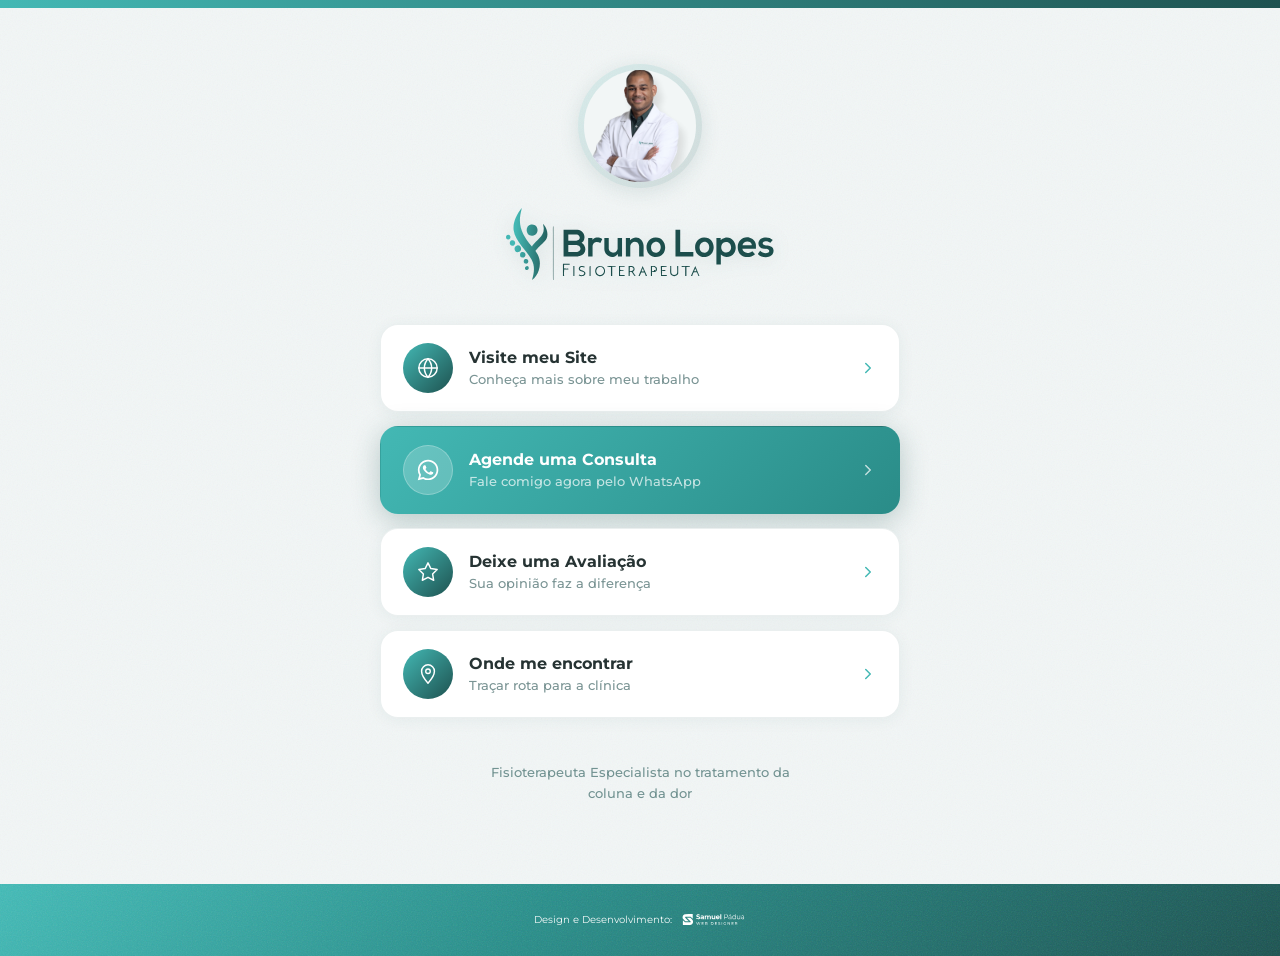
==== links.html @ 0b5298aa "feat: landing page do Dr. Bruno Lopes - Estrutura e paleta baseadas no projeto do Dr. Guilherme Pila" ====
<!DOCTYPE html>
<html lang="pt-BR">
<head>
  <meta charset="UTF-8">
  <meta name="viewport" content="width=device-width, initial-scale=1.0">
  <title>Links — Dr. Bruno Lopes · Fisioterapeuta</title>
  <link rel="icon" type="image/svg+xml" href="stamp-iso.svg">
  <link rel="preconnect" href="https://fonts.googleapis.com">
  <link rel="preconnect" href="https://fonts.gstatic.com" crossorigin>
  <link href="https://fonts.googleapis.com/css2?family=Montserrat:wght@400;500;600;700;800&display=swap" rel="stylesheet">
  <link rel="stylesheet" href="style.css">
  <link rel="stylesheet" href="links.css">
</head>
<body class="links-page">

  <div class="top-bar"></div>

  <main class="lk-main">
    <div class="lk-grain"></div>

    <div class="lk-container">

      <!-- Header -->
      <header class="lk-header">
        <div class="lk-avatar-wrap">
          <img src="dr-links.png" class="lk-avatar" alt="Dr. Bruno Lopes">
        </div>
        <img src="logo.svg" class="lk-logo" alt="Dr. Bruno Lopes Fisioterapeuta">
      </header>

      <!-- Link Cards -->
      <div class="lk-cards">

        <!-- Visite meu Site -->
        <a href="https://doutorbrunolopes.com.br/" class="lk-card" target="_blank" rel="noopener">
          <span class="lk-icon">
            <svg width="22" height="22" viewBox="0 0 24 24" fill="none" xmlns="http://www.w3.org/2000/svg">
              <circle cx="12" cy="12" r="10" stroke="white" stroke-width="1.6"/>
              <path d="M2 12h20" stroke="white" stroke-width="1.6" stroke-linecap="round"/>
              <path d="M12 2a15.3 15.3 0 0 1 4 10 15.3 15.3 0 0 1-4 10A15.3 15.3 0 0 1 8 12 15.3 15.3 0 0 1 12 2z" stroke="white" stroke-width="1.6"/>
            </svg>
          </span>
          <div class="lk-card-text">
            <span class="lk-card-title">Visite meu Site</span>
            <span class="lk-card-desc">Conheça mais sobre meu trabalho</span>
          </div>
          <span class="lk-arrow">
            <svg width="18" height="18" viewBox="0 0 24 24" fill="none">
              <path d="M9 18l6-6-6-6" stroke="white" stroke-width="2" stroke-linecap="round" stroke-linejoin="round"/>
            </svg>
          </span>
        </a>

        <!-- Agende uma Consulta (destaque) -->
        <a href="https://wa.me/5527996363010" class="lk-card lk-card--primary" target="_blank" rel="noopener">
          <span class="lk-icon">
            <svg width="22" height="22" viewBox="0 0 57 57" fill="none" xmlns="http://www.w3.org/2000/svg">
              <path fill-rule="evenodd" clip-rule="evenodd" d="M47.4216 9.51921C42.4222 4.51401 35.7735 1.75635 28.6904 1.75342C14.0949 1.75342 2.21626 13.6317 2.21039 28.2311C2.20844 32.8981 3.42761 37.4539 5.74495 41.4695L1.98828 55.1909L16.0257 51.5086C19.8936 53.6185 24.2481 54.7304 28.6796 54.7317H28.6907C43.2846 54.7317 55.1645 42.8524 55.1701 28.2523C55.173 21.1767 52.4212 14.5241 47.4216 9.51921ZM28.6904 50.2598H28.6813C24.7322 50.2581 20.8591 49.1968 17.4794 47.1919L16.6761 46.7148L8.34605 48.9L10.5695 40.7784L10.046 39.9457C7.84279 36.4415 6.67939 32.3913 6.68135 28.2328C6.68592 16.0981 16.5593 6.22568 28.6992 6.22568C34.5779 6.22763 40.1039 8.51986 44.2592 12.68C48.4144 16.8401 50.7014 22.3698 50.6994 28.2507C50.6942 40.3863 40.8215 50.2598 28.6904 50.2598ZM40.7628 33.7761C40.1013 33.4448 36.8482 31.8446 36.2416 31.6235C35.6356 31.4027 35.194 31.2928 34.7533 31.9549C34.312 32.617 33.0443 34.1075 32.6581 34.5488C32.2719 34.9904 31.8864 35.0459 31.2246 34.7145C30.5629 34.3834 28.4311 33.6845 25.9037 31.4304C23.937 29.676 22.6092 27.5094 22.223 26.8473C21.8375 26.1845 22.2198 25.861 22.5133 25.497C23.2296 24.6075 23.9468 23.6751 24.1673 23.2338C24.3881 22.7922 24.2775 22.4057 24.1118 22.0746C23.9468 21.7436 22.6236 18.4869 22.0724 17.1617C21.5348 15.8721 20.9898 16.0463 20.5834 16.026C20.1979 16.0068 19.7566 16.0029 19.3154 16.0029C18.8744 16.0029 18.1575 16.1682 17.5508 16.831C16.9445 17.4934 15.2355 19.0939 15.2355 22.3505C15.2355 25.6072 17.6063 28.7533 17.937 29.1949C18.2677 29.6365 22.6027 36.3195 29.2396 39.1851C30.8182 39.8674 32.0505 40.2741 33.0116 40.5791C34.5968 41.0827 36.0387 41.0116 37.1789 40.8413C38.4503 40.6512 41.0932 39.2406 41.645 37.6952C42.1962 36.1496 42.1962 34.825 42.0305 34.5488C41.8655 34.2729 41.4242 34.1075 40.7628 33.7761Z" fill="white"/>
            </svg>
          </span>
          <div class="lk-card-text">
            <span class="lk-card-title">Agende uma Consulta</span>
            <span class="lk-card-desc">Fale comigo agora pelo WhatsApp</span>
          </div>
          <span class="lk-arrow">
            <svg width="18" height="18" viewBox="0 0 24 24" fill="none">
              <path d="M9 18l6-6-6-6" stroke="white" stroke-width="2" stroke-linecap="round" stroke-linejoin="round"/>
            </svg>
          </span>
        </a>

        <!-- Deixe uma Avaliação -->
        <!-- TODO: substituir href pelo link do Google Reviews do Dr. Bruno (https://g.page/r/.../review) e remover aria-disabled -->
        <a href="#" class="lk-card" aria-disabled="true">
          <span class="lk-icon">
            <svg width="22" height="22" viewBox="0 0 24 24" fill="none" xmlns="http://www.w3.org/2000/svg">
              <path d="M12 2l3.09 6.26L22 9.27l-5 4.87 1.18 6.88L12 17.77l-6.18 3.25L7 14.14 2 9.27l6.91-1.01L12 2z" stroke="white" stroke-width="1.6" stroke-linejoin="round"/>
            </svg>
          </span>
          <div class="lk-card-text">
            <span class="lk-card-title">Deixe uma Avaliação</span>
            <span class="lk-card-desc">Sua opinião faz a diferença</span>
          </div>
          <span class="lk-arrow">
            <svg width="18" height="18" viewBox="0 0 24 24" fill="none">
              <path d="M9 18l6-6-6-6" stroke="white" stroke-width="2" stroke-linecap="round" stroke-linejoin="round"/>
            </svg>
          </span>
        </a>

        <!-- Onde me encontrar -->
        <a href="https://www.google.com/maps/search/?api=1&query=Bruno%20Lopes%20Fisioterapeuta%2C%20Rua%20Nahum%20Prado%2C%2080%20-%20Mata%20da%20Praia%2C%20Vit%C3%B3ria%20-%20ES" class="lk-card" target="_blank" rel="noopener">
          <span class="lk-icon">
            <svg width="22" height="22" viewBox="0 0 24 24" fill="none" xmlns="http://www.w3.org/2000/svg">
              <path d="M12 2C8.13 2 5 5.13 5 9c0 5.25 7 13 7 13s7-7.75 7-13c0-3.87-3.13-7-7-7z" stroke="white" stroke-width="1.6" stroke-linejoin="round"/>
              <circle cx="12" cy="9" r="2.5" stroke="white" stroke-width="1.5"/>
            </svg>
          </span>
          <div class="lk-card-text">
            <span class="lk-card-title">Onde me encontrar</span>
            <span class="lk-card-desc">Traçar rota para a clínica</span>
          </div>
          <span class="lk-arrow">
            <svg width="18" height="18" viewBox="0 0 24 24" fill="none">
              <path d="M9 18l6-6-6-6" stroke="white" stroke-width="2" stroke-linecap="round" stroke-linejoin="round"/>
            </svg>
          </span>
        </a>

      </div>

      <p class="lk-bio">Fisioterapeuta Especialista no tratamento da coluna e da dor</p>

    </div>
  </main>

  <!-- Footer -->
  <footer class="site-footer">
    <div class="site-footer-grain"></div>
    <div class="site-footer-inner">
<a href="https://samuelpadua.com.br/" class="site-footer-credit" target="_blank" rel="noopener" aria-label="Design e Desenvolvimento por Samuel Pádua Web Designer">
        <span class="site-footer-credit-text">Design e Desenvolvimento:</span>
        <img src="logo-samuel.svg" alt="Samuel Pádua Web Designer" class="site-footer-credit-logo">
      </a>
    </div>
  </footer>

  <script>
    var yearEl = document.getElementById('footer-year');
    if (yearEl) yearEl.textContent = new Date().getFullYear();
  </script>

</body>
</html>
---- style.css ----
/* ===== RESET & BASE ===== */
*, *::before, *::after { box-sizing: border-box; margin: 0; padding: 0; }

:root {
  --dark:       #263333;
  --primary:    #1E5250;
  --teal:       #81C1C1;
  --white:      #FFFFFF;
  --gray-bg:    #F5F5F5;
  --grad-start: #43B8B4;
  --grad-end:   #1E5250;
  --gradient:   linear-gradient(to right, #43B8B4, #1E5250);
}

html { scroll-behavior: smooth; overflow-x: hidden; }

html {
  scrollbar-color: #43B8B4 rgba(30, 82, 80, 0.12);
  scrollbar-width: thin;
}

body {
  font-family: 'Montserrat', sans-serif;
  color: var(--dark);
  background: var(--white);
  overflow-x: hidden;
}

body::-webkit-scrollbar {
  width: 12px;
}

body::-webkit-scrollbar-track {
  background: rgba(30, 82, 80, 0.08);
}

body::-webkit-scrollbar-thumb {
  background: linear-gradient(180deg, #6FD0CC 0%, #43B8B4 100%);
  border-radius: 999px;
  border: 2px solid rgba(255, 255, 255, 0.75);
}

body::-webkit-scrollbar-thumb:hover {
  background: linear-gradient(180deg, #7EDAD6 0%, #4AC4BF 100%);
}

/* ===== SCROLL REVEAL ===== */
.reveal-item {
  --reveal-x: 0px;
  --reveal-y: 28px;
  --reveal-scale: 1;
  --reveal-blur: 0px;
  opacity: 0;
  filter: blur(var(--reveal-blur));
  transform: translate3d(var(--reveal-x), var(--reveal-y), 0) scale(var(--reveal-scale));
  transition:
    opacity 0.8s cubic-bezier(0.22, 1, 0.36, 1),
    transform 0.8s cubic-bezier(0.22, 1, 0.36, 1),
    filter 0.8s cubic-bezier(0.22, 1, 0.36, 1);
  transition-delay: var(--reveal-delay, 0ms);
  will-change: opacity, transform, filter;
}

.reveal-item[data-reveal="left"] {
  --reveal-x: -42px;
  --reveal-y: 0px;
}

.reveal-item[data-reveal="right"] {
  --reveal-x: 42px;
  --reveal-y: 0px;
}

.reveal-item[data-reveal="up"] {
  --reveal-y: 34px;
}

.reveal-item[data-reveal="zoom"] {
  --reveal-y: 20px;
  --reveal-scale: 0.965;
  --reveal-blur: 3px;
}

.reveal-item.is-visible {
  opacity: 1;
  filter: blur(0);
  transform: translate3d(0, 0, 0) scale(1);
}

@media (prefers-reduced-motion: reduce) {
  html {
    scroll-behavior: auto;
  }

  .reveal-item {
    opacity: 1;
    filter: none;
    transform: none;
    transition: none;
    will-change: auto;
  }
}

/* ===== TOP BAR ===== */
.top-bar {
  height: 6px;
  background: var(--gradient);
  width: 100%;
}

/* ===== HERO SECTION ===== */
.hero {
  position: relative;
  height: 850px;
  display: flex;
  align-items: stretch;
  overflow: hidden;
}

.hero-bg {
  position: absolute;
  inset: 0;
  background-image: url('bg-hero.jpg');
  background-size: cover;
  background-position: center;
  z-index: 0;
}

.hero-inner {
  position: relative;
  z-index: 1;
  width: 100%;
  max-width: 1280px;
  margin: 0 auto;
  padding: 0 60px;
  display: flex;
  flex-direction: column;
}

/* ===== HEADER / LOGO ===== */
.hero-header {
  padding: 40px 0 0;
  flex: 0 0 auto;
}

.logo {
  height: 64px;
  width: auto;
  display: block;
}

/* ===== HERO CONTENT ===== */
.hero-content {
  display: flex;
  align-items: stretch;
  gap: 40px;
  flex: 1;
}

/* ===== LEFT COLUMN ===== */
.hero-left {
  flex: 0 0 490px;
  display: flex;
  flex-direction: column;
  justify-content: center;
  padding-bottom: 50px;
}

.hero-left h1 {
  font-size: 61px;
  font-weight: 500;
  line-height: 1.05;
  letter-spacing: -0.04em;
  color: var(--dark);
  margin-bottom: 24px;
}

.gradient-text {
  background: var(--gradient);
  -webkit-background-clip: text;
  -webkit-text-fill-color: transparent;
  background-clip: text;
  display: inline;
  font-weight: 800;
}

.subtext {
  font-size: 17px;
  font-weight: 500;
  line-height: 1.6;
  color: var(--dark);
  max-width: 440px;
  margin-bottom: 32px;
}

.btn-cta {
  display: inline-flex;
  align-items: center;
  background: linear-gradient(135deg, #43B8B4, #2A8C88, #1E5250, #2A8C88, #43B8B4);
  background-size: 400% 400%;
  animation: cta-gradient 10s linear infinite;
  overflow: hidden;
  position: relative;
  color: var(--white);
  font-family: 'Montserrat', sans-serif;
  font-size: 18px;
  font-weight: 700;
  line-height: 1.28;
  letter-spacing: 0.18em;
  text-transform: uppercase;
  text-decoration: none;
  height: 72px;
  padding: 0 52px;
  border-radius: 16px;
  align-self: flex-start;
  transition: opacity 0.25s, transform 0.2s;
  margin-bottom: 20px;
}

.btn-cta::after {
  content: '';
  position: absolute;
  top: -50%;
  left: -80%;
  width: 45%;
  height: 200%;
  background: linear-gradient(
    to right,
    transparent,
    rgba(255, 255, 255, 0.22),
    transparent
  );
  transform: skewX(-18deg);
  animation: btn-shine 5s ease-in-out infinite;
  pointer-events: none;
}

.btn-cta:hover {
  opacity: 0.88;
  transform: translateY(-2px);
}

.crefito {
  font-size: 14px;
  font-weight: 700;
  letter-spacing: 0.1em;
  color: var(--dark);
  text-transform: uppercase;
  opacity: 0.7;
}

/* ===== RIGHT COLUMN ===== */
.hero-right {
  flex: 1;
  align-self: stretch;
  position: relative;
  display: flex;
  align-items: flex-end;
  justify-content: center;
}

.doctor-img {
  position: absolute;
  bottom: 0;
  left: 50%;
  transform: translateX(-40%);
  z-index: 2;
  height: 820px;
  width: auto;
  display: block;
  object-fit: contain;
  object-position: bottom;
}

/* ===== STAMP ANIMADO ===== */
.stamp-wrapper {
  position: absolute;
  top: -36px;
  right: -60px;
  width: 162px;
  height: 162px;
  z-index: 3;
}

.stamp-txt {
  position: absolute;
  inset: 0;
  width: 162px;
  height: 162px;
  animation: spin-stamp 18s linear infinite;
  transform-origin: center center;
}

.stamp-iso {
  position: absolute;
  top: 50%;
  left: 50%;
  transform: translate(-50%, -50%);
  width: 92px;
  height: 92px;
}

@keyframes cta-gradient {
  0%   { background-position: 0% 0%; }
  50%  { background-position: 100% 100%; }
  100% { background-position: 0% 0%; }
}

@keyframes btn-shine {
  0%        { left: -80%; opacity: 0; }
  10%       { opacity: 1; }
  50%       { left: 130%; opacity: 0; }
  100%      { left: 130%; opacity: 0; }
}

@keyframes spin-stamp {
  from { transform: rotate(0deg); }
  to   { transform: rotate(360deg); }
}

/* ===== INTRO BLOCK ===== */
.intro-block {
  position: relative;
  height: 248px;
  display: flex;
  align-items: center;
  background: linear-gradient(to right, #43B8B4 0%, #1E5250 100%);
  overflow: hidden;
}

/* Grain visível sobre o gradient */
.intro-block::after {
  content: '';
  position: absolute;
  inset: 0;
  background-image: url("data:image/svg+xml,%3Csvg xmlns='http://www.w3.org/2000/svg' width='200' height='200'%3E%3Cfilter id='n'%3E%3CfeTurbulence type='fractalNoise' baseFrequency='0.8' numOctaves='4' stitchTiles='stitch'/%3E%3C/filter%3E%3Crect width='200' height='200' filter='url(%23n)'/%3E%3C/svg%3E");
  background-repeat: repeat;
  background-size: 200px 200px;
  mix-blend-mode: soft-light;
  opacity: 0.65;
  pointer-events: none;
  z-index: 2;
}

.intro-inner {
  position: relative;
  z-index: 3;
  width: 100%;
  max-width: 1280px;
  margin: 0 auto;
  padding: 0 60px;
  display: flex;
  align-items: center;
  gap: 60px;
}

.intro-left {
  flex: 0 0 280px;
}

.intro-left h2 {
  font-size: 39px;
  font-weight: 500;
  line-height: 1.12;
  letter-spacing: -0.02em;
  color: var(--white);
}

.intro-left h2 strong {
  font-weight: 800;
  display: block;
}

.intro-right {
  flex: 1;
}

.intro-right p {
  font-size: 18px;
  font-weight: 400;
  line-height: 1.7;
  color: var(--white);
}

.intro-right p strong {
  font-weight: 700;
}

/* Responsivo intro */
@media (max-width: 820px) {
  .intro-block { height: auto; padding: 56px 0; }

  .intro-inner {
    flex-direction: column;
    gap: 28px;
    padding: 0 32px;
  }

  .intro-left { flex: none; width: 100%; }

  .intro-left h2 { font-size: 32px; }

  .intro-right p { font-size: 16px; }
}

@media (max-width: 480px) {
  .intro-block { height: auto; padding: 48px 0; }

  .intro-inner { padding: 0 24px; gap: 20px; }

  .intro-left h2 { font-size: 28px; }

  .intro-right p { font-size: 15px; }
}

/* ===== TREATMENT BLOCK ===== */
.treatment-block {
  background: var(--white);
  padding: 100px 0 90px;
}

.treatment-inner {
  max-width: 1280px;
  margin: 0 auto;
  padding: 0 60px;
  display: flex;
  flex-direction: column;
  align-items: center;
  gap: 60px;
}

/* Header */
.treatment-header {
  text-align: center;
  max-width: 760px;
}

.tagline {
  display: block;
  font-size: 15px;
  font-weight: 600;
  letter-spacing: 0.15em;
  text-transform: uppercase;
  color: var(--primary);
  margin-bottom: 12px;
}

.treatment-title {
  font-size: 48px;
  font-weight: 700;
  line-height: 1.1;
  letter-spacing: -0.02em;
  background: var(--gradient);
  -webkit-background-clip: text;
  -webkit-text-fill-color: transparent;
  background-clip: text;
  margin-bottom: 20px;
}

.treatment-desc {
  font-size: 16px;
  font-weight: 500;
  line-height: 1.7;
  color: var(--primary);
}

/* Cards grid */
.cards-grid {
  display: grid;
  grid-template-columns: repeat(3, 1fr);
  gap: 24px;
  width: 100%;
}

.card {
  background: var(--white);
  border-radius: 20px;
  padding: 36px;
  box-shadow: 0 8px 32px 0 rgba(29, 80, 78, 0.18);
  border: 2px solid transparent;
  transition: border-color 0.3s ease, box-shadow 0.3s ease, transform 0.3s ease;
  display: flex;
  flex-direction: column;
  gap: 20px;
}

.card:hover {
  border-color: #C5E2E2;
  box-shadow: none;
  transform: translateY(-4px);
}

.card-icon svg {
  display: block;
}

.card h3 {
  font-size: 25px;
  font-weight: 700;
  line-height: 1.2;
  color: var(--primary);
}

.card p {
  font-size: 15px;
  font-weight: 400;
  line-height: 1.7;
  color: var(--dark);
}

/* Footer */
.treatment-footer {
  display: flex;
  flex-direction: column;
  align-items: center;
  gap: 32px;
  text-align: center;
}

.treatment-footer > p {
  font-size: 16px;
  font-weight: 600;
  line-height: 1.65;
  color: var(--dark);
}

.btn-cta--center {
  align-self: center;
}

/* Responsivo treatment */
@media (max-width: 900px) {
  .cards-grid { grid-template-columns: 1fr; gap: 20px; }
  .treatment-title { font-size: 36px; }
  .treatment-block { padding: 72px 0; }
  .treatment-inner { padding: 0 32px; gap: 44px; }
}

@media (max-width: 480px) {
  .treatment-title { font-size: 30px; }
  .treatment-block { padding: 56px 0; }
  .treatment-inner { padding: 0 24px; gap: 36px; }
  .card { padding: 28px; }
}

/* ===== PROBLEMS BLOCK ===== */
.problems-block {
  position: relative;
  height: 195px;
  background: linear-gradient(to right, #43B8B4 0%, #1E5250 100%);
  overflow: visible;
  clip-path: inset(-400px 0 0 0); /* permite sangrar acima, clipa abaixo */
  z-index: 2;
}

/* Grain confinado ao bloco */
.problems-grain {
  position: absolute;
  inset: 0;
  background-image: url("data:image/svg+xml,%3Csvg xmlns='http://www.w3.org/2000/svg' width='200' height='200'%3E%3Cfilter id='n'%3E%3CfeTurbulence type='fractalNoise' baseFrequency='0.8' numOctaves='4' stitchTiles='stitch'/%3E%3C/filter%3E%3Crect width='200' height='200' filter='url(%23n)'/%3E%3C/svg%3E");
  background-repeat: repeat;
  background-size: 200px 200px;
  mix-blend-mode: soft-light;
  opacity: 0.65;
  pointer-events: none;
  z-index: 0;
}

.problems-inner {
  position: relative;
  z-index: 1;
  max-width: 1280px;
  margin: 0 auto;
  padding: 0 80px 0 0;
  height: 100%;
  display: flex;
  align-items: center;
  gap: 52px;
}

/* Coluna da imagem */
.problems-img-col {
  flex: 0 0 auto;
  position: relative;
  height: 100%;
  display: flex;
  align-items: flex-end;
}

.problems-img {
  display: block;
  height: 240px;
  width: auto;
  filter: drop-shadow(0 0 30px rgba(67, 184, 180, 0.2));
}

/* Headline */
.problems-headline {
  flex: 0 0 230px;
  font-size: 22px;
  font-weight: 700;
  line-height: 1.5;
  color: var(--white);
  letter-spacing: -0.01em;
}

/* Body text */
.problems-body {
  flex: 1;
  font-size: 18px;
  font-weight: 400;
  line-height: 1.5;
  color: var(--white);
}

.problems-body strong {
  font-weight: 700;
}

/* Responsivo problems */
@media (max-width: 900px) {
  .problems-block { height: auto; padding: 48px 0; overflow: hidden; }
  .problems-inner { flex-direction: column; align-items: flex-start; gap: 24px; padding: 0 32px; height: auto; }
  .problems-img-col { display: none; }
  .problems-headline { flex: none; font-size: 20px; }
  .problems-body { font-size: 16px; }
}

@media (max-width: 480px) {
  .problems-block { padding: 40px 0; }
  .problems-inner { padding: 0 24px; gap: 16px; }
  .problems-headline { font-size: 18px; }
  .problems-body { font-size: 15px; }
}

/* ===== RESPONSIVO ===== */

/* Laptop menor / tablet landscape */
@media (max-width: 1100px) {
  .hero-inner { padding: 0 40px; }

  .hero-left {
    flex: 0 0 420px;
  }

  .hero-left h1 {
    font-size: 52px;
  }

  .subtext {
    font-size: 16px;
    max-width: 380px;
  }

  .doctor-img {
    height: 700px;
  }

  .stamp-wrapper { width: 124px; height: 124px; top: -68px; right: -16px; }
  .stamp-txt    { width: 124px; height: 124px; }
  .stamp-iso    { width: 70px;  height: 70px; }
}

/* Tablet portrait */
@media (max-width: 820px) {
  /* Sem min-height: a foto passa a fluir no documento, então o hero
     acompanha o conteúdo em vez de esticar até a altura da viewport. */
  .hero {
    height: auto;
    padding-bottom: 24px;
  }

  .hero-inner { padding: 0 32px; }

  .hero-content {
    flex-direction: column;
    align-items: flex-start;
    gap: 0;
    padding-bottom: 0;
  }

  .hero-left {
    flex: none;
    width: 100%;
    max-width: 560px;
    padding-bottom: 40px;
    justify-content: flex-start;
    padding-top: 32px;
  }

  .hero-left h1 { font-size: 46px; }

  .subtext { font-size: 15px; max-width: 100%; }

  /* Imagem em fluxo — corpo completo visível, sem corte */
  .hero-right {
    width: 100%;
    height: auto;
    align-self: auto;
    justify-content: center;
    overflow: visible;
    margin-top: 16px;
  }

  .doctor-img {
    position: relative;
    top: auto;
    left: auto;
    transform: none;
    width: 85%;
    height: auto;
    max-width: 380px;
    margin: 0 auto;
    display: block;
  }

  .stamp-wrapper { top: 8px; right: 16px; width: 110px; height: 110px; }
  .stamp-txt    { width: 110px; height: 110px; }
  .stamp-iso    { width: 62px; height: 62px; }
}

/* Mobile */
@media (max-width: 480px) {
  .hero-inner { padding: 0 24px; }

  .logo { height: 52px; }

  .hero-left {
    padding-top: 24px;
    padding-bottom: 36px;
  }

  .hero-left h1 { font-size: 36px; }

  .subtext { font-size: 14px; }

  .btn-cta {
    height: 60px;
    padding: 0 24px;
    font-size: 13px;
    letter-spacing: 0.12em;
    align-self: stretch;
    justify-content: center;
    text-align: center;
  }

  /* Imagem em fluxo — corpo completo visível, sem corte */
  .hero-right {
    height: auto;
    overflow: visible;
    margin-top: 12px;
  }

  .doctor-img {
    position: relative;
    top: auto;
    bottom: auto;
    left: auto;
    width: 85%;
    height: auto;
    max-width: 340px;
    transform: none;
    margin: 0 auto;
    display: block;
  }

  .stamp-wrapper { width: 86px; height: 86px; top: 4px; bottom: auto; right: 12px; }
  .stamp-txt    { width: 86px; height: 86px; }
  .stamp-iso    { width: 48px; height: 48px; }

  .whatsapp-float { bottom: 20px; right: 20px; width: 60px; height: 60px; }
}

/* ===== WHATSAPP FLUTUANTE ===== */
@keyframes wpp-pulse {
  0%   { box-shadow: 0 0 0 0 rgba(67, 184, 180, 0.55), 0 0 0 0 rgba(67, 184, 180, 0.3); }
  50%  { box-shadow: 0 0 0 14px rgba(67, 184, 180, 0.12), 0 0 0 28px rgba(67, 184, 180, 0.04); }
  100% { box-shadow: 0 0 0 0 rgba(67, 184, 180, 0), 0 0 0 0 rgba(67, 184, 180, 0); }
}

.whatsapp-float {
  position: fixed;
  bottom: 30px;
  right: 30px;
  width: 72px;
  height: 72px;
  background: linear-gradient(135deg, #43B8B4, #1E5250);
  border-radius: 50%;
  display: flex;
  align-items: center;
  justify-content: center;
  z-index: 1000;
  text-decoration: none;
  transition: transform 0.2s;
  animation: wpp-pulse 2.4s ease-out infinite;
}

.whatsapp-float:hover {
  transform: scale(1.05);
  animation: none;
  box-shadow: 0 6px 28px rgba(30, 82, 80, 0.5);
}

.whatsapp-float:hover .wpp-badge {
  opacity: 1;
  transform: translateY(-50%) translateX(0) scale(1);
  pointer-events: auto;
}

.whatsapp-float svg {
  width: 36px;
  height: 36px;
  position: relative;
  z-index: 1;
}

/* Badge balão de chat */
.wpp-badge {
  position: absolute;
  right: calc(100% + 14px);
  top: 50%;
  transform: translateY(-50%) translateX(10px) scale(0.92);
  white-space: nowrap;
  background: #ffffff;
  color: #1E5250;
  font-family: 'Montserrat', sans-serif;
  font-size: 13px;
  font-weight: 700;
  letter-spacing: 0.02em;
  padding: 10px 18px;
  border-radius: 50px;
  box-shadow: 0 4px 20px rgba(30, 82, 80, 0.18), 0 1px 4px rgba(0,0,0,0.08);
  opacity: 0;
  pointer-events: none;
  transition: opacity 0.22s ease, transform 0.22s ease;
}

/* Setinha apontando para o botão */
.wpp-badge::after {
  content: '';
  position: absolute;
  top: 50%;
  right: -7px;
  transform: translateY(-50%);
  border-width: 6px 0 6px 8px;
  border-style: solid;
  border-color: transparent transparent transparent #ffffff;
  filter: drop-shadow(2px 0 2px rgba(30,82,80,0.08));
}

/* ===== REVIEWS BLOCK ===== */
.reviews-block {
  position: relative;
  background: linear-gradient(135deg, #43B8B4 0%, #2A8C88 40%, #1E5250 100%);
  min-height: 850px;
  padding: 80px 0 72px;
  display: flex;
  flex-direction: column;
  overflow: hidden;
}

.reviews-grain {
  position: absolute;
  inset: 0;
  background-image: url("data:image/svg+xml,%3Csvg xmlns='http://www.w3.org/2000/svg' width='200' height='200'%3E%3Cfilter id='n'%3E%3CfeTurbulence type='fractalNoise' baseFrequency='0.8' numOctaves='4' stitchTiles='stitch'/%3E%3C/filter%3E%3Crect width='200' height='200' filter='url(%23n)'/%3E%3C/svg%3E");
  mix-blend-mode: soft-light;
  opacity: 0.65;
  pointer-events: none;
  z-index: 1;
}

.reviews-inner {
  position: relative;
  z-index: 2;
  max-width: 1240px;
  margin: 0 auto;
  width: 100%;
  padding: 0 48px;
  display: flex;
  flex-direction: column;
  gap: 52px;
}

.reviews-header {
  text-align: center;
}

.reviews-tagline {
  display: block;
  font-size: 14px;
  font-weight: 600;
  letter-spacing: 0.3em;
  text-transform: uppercase;
  color: rgba(255, 255, 255, 0.65);
  margin-bottom: 14px;
}

.reviews-title {
  font-size: 40px;
  font-weight: 400;
  color: var(--white);
  line-height: 1.15;
}

.reviews-title strong {
  font-weight: 700;
}

/* Carousel */
.reviews-carousel {
  position: relative;
  width: 100%;
  overflow: visible;
}

.carousel-viewport {
  overflow: hidden;
  width: 100%;
}

.reviews-track {
  display: flex;
  gap: 24px;
}

/* Review card */
.review-card {
  background: var(--white);
  border-radius: 16px;
  padding: 28px 24px;
  display: flex;
  flex-direction: column;
  gap: 14px;
  flex-shrink: 0;
}

.rc-header {
  display: flex;
  align-items: center;
  gap: 12px;
}

.rc-avatar {
  width: 48px;
  height: 48px;
  border-radius: 50%;
  background: linear-gradient(135deg, #81C1C1, #1E5250);
  display: flex;
  align-items: center;
  justify-content: center;
  font-size: 14px;
  font-weight: 700;
  color: var(--white);
  flex-shrink: 0;
  overflow: hidden;
}

.rc-avatar img {
  width: 100%;
  height: 100%;
  object-fit: cover;
}

.rc-name {
  font-size: 15px;
  font-weight: 700;
  color: var(--dark);
  display: block;
}

.rc-count {
  font-size: 12px;
  color: #999;
  display: block;
  margin-top: 2px;
}

.rc-stars {
  display: flex;
  align-items: center;
  gap: 8px;
}

.rc-stars-icons {
  color: #FBBC04;
  font-size: 17px;
  letter-spacing: 2px;
  line-height: 1;
}

.rc-badge {
  width: 18px;
  height: 18px;
  border-radius: 50%;
  background: #4285F4;
  display: flex;
  align-items: center;
  justify-content: center;
  flex-shrink: 0;
}

.rc-text {
  font-size: 15px;
  font-weight: 500;
  color: #4A5252;
  line-height: 1.65;
}

/* Carousel buttons */
.carousel-btn {
  position: absolute;
  top: 50%;
  transform: translateY(-50%);
  background: none;
  border: none;
  cursor: pointer;
  padding: 0;
  display: flex;
  align-items: center;
  justify-content: center;
  transition: opacity 0.2s;
  z-index: 2;
  width: 48px;
  height: 48px;
}

.carousel-btn--prev {
  left: -72px;
}

.carousel-btn--next {
  right: -72px;
}

.carousel-btn:hover circle {
  stroke: rgba(255, 255, 255, 0.8);
}

.reviews-pagination {
  display: flex;
  justify-content: center;
  align-items: center;
  gap: 12px;
  margin-top: -16px;
}

.reviews-dot {
  width: 10px;
  height: 10px;
  border-radius: 50%;
  border: none;
  padding: 0;
  cursor: pointer;
  background: rgba(255, 255, 255, 0.3);
  transition: transform 0.22s ease, background-color 0.22s ease, opacity 0.22s ease;
}

.reviews-dot:hover {
  background: rgba(255, 255, 255, 0.6);
}

.reviews-dot.is-active {
  background: var(--white);
  transform: scale(1.2);
}

/* Footer */
.reviews-footer {
  display: flex;
  flex-direction: column;
  gap: 0;
}

.reviews-divider {
  height: 1px;
  background: rgba(255, 255, 255, 0.2);
  margin-bottom: 32px;
}

.reviews-cta-row {
  display: flex;
  align-items: center;
  justify-content: space-between;
}

.reviews-cta-text {
  font-size: 20px;
  font-weight: 700;
  color: var(--white);
  line-height: 1.4;
}

.reviews-footer .btn-cta {
  box-shadow: 0 0 0 3px rgba(255, 255, 255, 0.1);
}

/* ===== RESPONSIVE: REVIEWS ===== */
@media (max-width: 820px) {
  .reviews-block { min-height: unset; padding: 64px 0 56px; }
  .reviews-inner { padding: 0 20px; gap: 36px; }
  .reviews-carousel { padding: 0 44px; }
  .carousel-btn--prev { left: 0; }
  .carousel-btn--next { right: 0; }
  .reviews-pagination { margin-top: -8px; }
  .reviews-title { font-size: 30px; }
  .reviews-cta-row { flex-direction: column; align-items: flex-start; gap: 24px; }
  .reviews-cta-text { font-size: 18px; }
}

@media (max-width: 480px) {
  .reviews-title { font-size: 26px; }
  .reviews-carousel { padding: 0 34px; }
  .reviews-pagination { gap: 10px; }
  .carousel-btn { display: none; }
  .rc-text { text-align: left; }
  .carousel-btn svg { width: 36px; height: 36px; }
}

/* ===== CONDITION BLOCK (HÉRNIA, etc.) ===== */
.condition-block {
  background: var(--white);
  padding: 96px 0;
}

.condition-inner {
  max-width: 1200px;
  margin: 0 auto;
  padding: 0 48px;
  display: grid;
  grid-template-columns: 45% 55%;
  gap: 72px;
  align-items: center;
}

.condition-block--gray {
  background: #F5F5F5;
}

.condition-media {
  position: relative;
  border-radius: 20px;
  overflow: hidden;
  line-height: 0;
  isolation: isolate;
}

.condition-media video,
.condition-media .condition-img {
  width: 100%;
  height: auto;
  display: block;
  border-radius: 20px;
}

.condition-media--video video {
  filter: saturate(0.9) contrast(0.93) brightness(0.97);
}

.condition-media--video::after {
  content: '';
  position: absolute;
  inset: 0;
  border-radius: 20px;
  pointer-events: none;
  opacity: 0.34;
  mix-blend-mode: soft-light;
  background-image:
    url("data:image/svg+xml,%3Csvg xmlns='http://www.w3.org/2000/svg' width='160' height='160' viewBox='0 0 160 160'%3E%3Cfilter id='n'%3E%3CfeTurbulence type='fractalNoise' baseFrequency='1.35' numOctaves='3' stitchTiles='stitch'/%3E%3C/filter%3E%3Crect width='160' height='160' filter='url(%23n)' opacity='1'/%3E%3C/svg%3E");
  background-size: 160px 160px;
}

.condition-text {
  display: flex;
  flex-direction: column;
  align-items: flex-start;
  gap: 24px;
}

.condition-text .btn-cta {
  align-self: flex-start;
  font-size: 16px;
  height: 58px;
  padding: 0 40px;
}

.condition-title {
  font-size: 38px;
  font-weight: 400;
  line-height: 1.1;
  letter-spacing: -0.02em;
  background: linear-gradient(to right, #43B8B4, #1E5250);
  -webkit-background-clip: text;
  -webkit-text-fill-color: transparent;
  background-clip: text;
}

.condition-title strong {
  font-weight: 800;
}

.condition-body {
  font-size: 15px;
  font-weight: 400;
  line-height: 1.7;
  color: var(--dark);
}

/* ===== RESPONSIVE: CONDITION BLOCK ===== */
@media (max-width: 820px) {
  .condition-inner {
    grid-template-columns: 1fr;
    gap: 36px;
    padding: 0 28px;
  }

  .condition-block {
    padding: 64px 0;
  }

  .condition-title {
    font-size: 30px;
  }
}

@media (max-width: 480px) {
  .condition-title {
    font-size: 26px;
  }

  .condition-body {
    font-size: 15px;
  }
}

/* ===== PROFILE BLOCK ===== */
.profile-block {
  background: var(--white);
  padding: 104px 0 112px;
}

.profile-inner {
  max-width: 1200px;
  margin: 0 auto;
  padding: 0 48px;
  display: grid;
  grid-template-columns: minmax(320px, 382px) minmax(0, 1fr);
  gap: 72px;
  align-items: center;
}

.profile-media {
  width: 100%;
}

.profile-image {
  width: 100%;
  display: block;
  border-radius: 18px;
  object-fit: cover;
  box-shadow: 0 24px 60px rgba(30, 82, 80, 0.08);
}

.profile-content {
  max-width: 620px;
  display: flex;
  flex-direction: column;
  align-items: flex-start;
}

.profile-title {
  font-size: 45px;
  font-weight: 700;
  line-height: 1.06;
  letter-spacing: -0.03em;
  margin-bottom: 14px;
  background: linear-gradient(90deg, #43B8B4 0%, #2A8C88 48%, #1E5250 100%);
  -webkit-background-clip: text;
  -webkit-text-fill-color: transparent;
  background-clip: text;
}

.profile-meta {
  font-size: 16px;
  font-weight: 600;
  line-height: 1.35;
  letter-spacing: 0.07em;
  color: #2E6664;
  margin-bottom: 28px;
}

.profile-body {
  display: flex;
  flex-direction: column;
  gap: 20px;
}

.profile-body p {
  margin: 0;
  font-size: 15px;
  font-weight: 400;
  line-height: 1.5;
  color: #547B79;
}

.profile-body strong {
  font-weight: 700;
  color: #2C5E5C;
}

.profile-socials {
  display: flex;
  align-items: center;
  gap: 12px;
  margin-top: 30px;
}

.profile-social-btn {
  width: 64px;
  height: 64px;
  border-radius: 50%;
  background: linear-gradient(135deg, #47BCB8 0%, #2E8D89 100%);
  display: inline-flex;
  align-items: center;
  justify-content: center;
  text-decoration: none;
  box-shadow: 0 16px 34px rgba(67, 184, 180, 0.18);
  transition: transform 0.22s ease, box-shadow 0.22s ease;
}

.profile-social-btn:hover {
  transform: translateY(-2px);
  box-shadow: 0 20px 40px rgba(67, 184, 180, 0.24);
}

.profile-social-icon {
  width: 24px;
  height: 24px;
  object-fit: contain;
}

/* ===== RESPONSIVE: PROFILE BLOCK ===== */
@media (max-width: 980px) {
  .profile-block {
    padding: 80px 0 88px;
  }

  .profile-inner {
    grid-template-columns: 1fr;
    gap: 40px;
    padding: 0 28px;
  }

  .profile-media {
    max-width: 420px;
    margin: 0 auto;
  }

  .profile-content {
    max-width: 100%;
  }

  .profile-title {
    font-size: 38px;
  }
}

@media (max-width: 480px) {
  .profile-block {
    padding: 64px 0 72px;
  }

  .profile-inner {
    padding: 0 24px;
    gap: 28px;
  }

  .profile-title {
    font-size: 32px;
    margin-bottom: 12px;
  }

  .profile-meta {
    font-size: 14px;
    margin-bottom: 22px;
  }

  .profile-body {
    gap: 18px;
  }

  .profile-socials {
    gap: 12px;
    margin-top: 24px;
  }

  .profile-social-btn {
    width: 58px;
    height: 58px;
  }

  .profile-social-btn svg,
  .profile-social-icon {
    width: 22px;
    height: 22px;
  }
}

/* ===== FAQ BLOCK ===== */
.faq-block {
  position: relative;
  background: url("bg-faq.jpg") center/cover no-repeat;
  padding: 104px 0 96px;
}

.faq-inner {
  max-width: 1200px;
  margin: 0 auto;
  padding: 0 48px;
  display: flex;
  flex-direction: column;
  align-items: center;
}

.faq-header {
  text-align: center;
  max-width: 760px;
  margin-bottom: 42px;
}

.faq-tagline {
  display: block;
  font-size: 14px;
  font-weight: 600;
  letter-spacing: 0.3em;
  text-transform: uppercase;
  color: #255F5D;
  margin-bottom: 18px;
}

.faq-title {
  font-size: 44px;
  font-weight: 700;
  line-height: 1.08;
  letter-spacing: -0.03em;
  margin-bottom: 14px;
  background: linear-gradient(90deg, #43B8B4 0%, #2A8C88 48%, #1E5250 100%);
  -webkit-background-clip: text;
  -webkit-text-fill-color: transparent;
  background-clip: text;
}

.faq-subtitle {
  margin: 0;
  font-size: 15px;
  font-weight: 400;
  line-height: 1.55;
  color: #2F6664;
}

.faq-list {
  width: 100%;
  max-width: 760px;
  display: flex;
  flex-direction: column;
  gap: 24px;
}

.faq-item {
  background: rgba(255, 255, 255, 0.94);
  border: 1px solid rgba(67, 184, 180, 0.18);
  border-radius: 14px;
  box-shadow: 0 12px 32px rgba(20, 55, 54, 0.05);
  overflow: hidden;
  transition: border-color 0.22s ease, box-shadow 0.22s ease;
}

.faq-item.is-open {
  border-color: rgba(67, 184, 180, 0.75);
  box-shadow: 0 14px 36px rgba(67, 184, 180, 0.08);
}

.faq-question {
  width: 100%;
  border: none;
  background: transparent;
  display: flex;
  align-items: center;
  justify-content: space-between;
  gap: 20px;
  text-align: left;
  padding: 22px 22px 20px;
  cursor: pointer;
  font-family: inherit;
  font-size: 18px;
  font-weight: 700;
  line-height: 1.35;
  color: #1F5756;
}

.faq-icon {
  color: #7BCACA;
  flex-shrink: 0;
  display: inline-flex;
  align-items: center;
  justify-content: center;
  transition: transform 0.22s ease;
}

.faq-item.is-open .faq-icon {
  transform: rotate(180deg);
}

.faq-item:not(.is-open) .faq-icon {
  transform: rotate(0deg);
}

.faq-answer {
  max-height: 0;
  overflow: hidden;
  transition: max-height 0.28s ease;
}

.faq-item.is-open .faq-answer {
  max-height: 220px;
}

.faq-answer p {
  margin: 0;
  padding: 0 22px 24px;
  font-size: 15px;
  font-weight: 400;
  line-height: 1.55;
  color: #295F5D;
}

.faq-footer {
  width: 100%;
  max-width: 760px;
  margin-top: 42px;
}

.faq-divider {
  height: 1px;
  background: rgba(37, 95, 93, 0.12);
  margin-bottom: 30px;
}

.faq-cta-row {
  display: flex;
  align-items: center;
  justify-content: space-between;
  gap: 32px;
}

.faq-cta-text {
  margin: 0;
  font-size: 18px;
  font-weight: 400;
  line-height: 1.35;
  color: #2B6260;
  max-width: 360px;
  flex: 0 1 360px;
}

.faq-cta-text strong {
  font-weight: 700;
  color: #1F5756;
}

.faq-footer .btn-cta {
  min-width: 356px;
  white-space: nowrap;
  text-align: center;
  flex-shrink: 0;
}

/* ===== RESPONSIVE: FAQ BLOCK ===== */
@media (max-width: 900px) {
  .faq-block {
    padding: 80px 0 76px;
  }

  .faq-inner {
    padding: 0 28px;
  }

  .faq-title {
    font-size: 36px;
  }

  .faq-question {
    font-size: 17px;
  }

  .faq-cta-row {
    flex-direction: column;
    align-items: flex-start;
  }

  .faq-cta-text {
    max-width: 100%;
    flex-basis: auto;
  }

  .faq-footer .btn-cta {
    min-width: 0;
    white-space: normal;
  }
}

@media (max-width: 480px) {
  .faq-block {
    padding: 64px 0 64px;
  }

  .faq-inner {
    padding: 0 24px;
  }

  .faq-header {
    margin-bottom: 30px;
  }

  .faq-title {
    font-size: 30px;
  }

  .faq-subtitle {
    font-size: 14px;
  }

  .faq-list {
    gap: 16px;
  }

  .faq-question {
    font-size: 16px;
    padding: 18px 18px 16px;
  }

  .faq-answer p {
    padding: 0 18px 20px;
    font-size: 14px;
  }

  .faq-footer {
    margin-top: 32px;
  }

  .faq-divider {
    margin-bottom: 24px;
  }

  .faq-cta-text {
    font-size: 16px;
  }
}

/* ===== CONTACT BLOCK ===== */
.contact-block {
  background: var(--white);
}

.contact-inner {
  max-width: 100%;
  min-height: 760px;
  display: grid;
  grid-template-columns: minmax(0, 52%) minmax(0, 48%);
  align-items: stretch;
}

.contact-panel {
  padding: 78px 72px 70px min(18vw, 320px);
  display: flex;
  flex-direction: column;
  justify-content: flex-start;
}

.contact-header {
  width: 100%;
  max-width: 524px;
  margin-bottom: 44px;
}

.contact-tagline {
  display: block;
  font-size: 14px;
  font-weight: 500;
  letter-spacing: 0.16em;
  text-transform: uppercase;
  color: #255F5D;
  margin-bottom: 10px;
}

.contact-title {
  font-size: 52px;
  font-weight: 700;
  line-height: 1.02;
  letter-spacing: -0.04em;
  background: linear-gradient(90deg, #43B8B4 0%, #2A8C88 48%, #1E5250 100%);
  -webkit-background-clip: text;
  -webkit-text-fill-color: transparent;
  background-clip: text;
}

.contact-cards {
  width: 100%;
  max-width: 524px;
  display: flex;
  flex-direction: column;
  gap: 22px;
}

.contact-card {
  background: var(--white);
  border-radius: 16px;
  padding: 20px 18px;
  display: flex;
  align-items: center;
  gap: 18px;
  min-height: 78px;
  text-decoration: none;
  color: #275F5D;
  box-shadow: 0 16px 36px rgba(38, 51, 51, 0.08);
  transition: transform 0.22s ease, box-shadow 0.22s ease, border-color 0.22s ease;
  border: 1.5px solid transparent;
}

.contact-card:hover {
  transform: translateY(-2px);
  box-shadow: none;
  border-color: rgba(67, 184, 180, 0.75);
}

.contact-card-icon {
  width: 40px;
  height: 40px;
  border-radius: 50%;
  display: inline-flex;
  align-items: center;
  justify-content: center;
  color: #81C1C1;
  flex-shrink: 0;
  flex: 0 0 40px;
}

.contact-card-icon-img {
  width: 28px;
  height: 28px;
  object-fit: contain;
  filter: brightness(0) saturate(100%) invert(41%) sepia(17%) saturate(1288%) hue-rotate(129deg) brightness(90%) contrast(92%);
}

.contact-card-text {
  font-size: 16px;
  font-weight: 700;
  line-height: 1.45;
  color: #285F5D;
  max-width: 420px;
}

.contact-brand {
  width: 100%;
  max-width: 524px;
  margin-top: auto;
  padding-top: 72px;
}

.contact-logo {
  width: min(420px, 100%);
  display: block;
}

.contact-map-wrap {
  position: relative;
  min-height: 760px;
  background: #E9EEF0;
  overflow: hidden;
}

.contact-map {
  width: 100%;
  height: 100%;
  border: 0;
  display: block;
  filter: saturate(0.88) contrast(0.94) brightness(1.02);
}

@media (min-width: 1921px) {
  .contact-panel {
    padding-left: clamp(48px, 8vw, 140px);
    padding-right: clamp(56px, 6vw, 120px);
    align-items: flex-end;
  }

  .contact-header,
  .contact-cards,
  .contact-brand {
    max-width: 560px;
  }
}

/* ===== RESPONSIVE: CONTACT BLOCK ===== */
@media (max-width: 1180px) {
  .contact-inner {
    grid-template-columns: 1fr;
    min-height: unset;
  }

  .contact-panel {
    padding: 76px 40px 56px;
  }

  .contact-cards {
    max-width: 680px;
  }

  .contact-card-text {
    max-width: none;
  }

  .contact-brand {
    margin-top: 0;
    padding-top: 48px;
  }

  .contact-logo {
    width: min(360px, 100%);
  }

  .contact-map-wrap {
    min-height: 420px;
  }
}

@media (max-width: 680px) {
  .contact-panel {
    padding: 64px 24px 48px;
  }

  .contact-header {
    margin-bottom: 32px;
  }

  .contact-title {
    font-size: 40px;
  }

  .contact-cards {
    gap: 16px;
  }

  .contact-card {
    padding: 18px 16px;
    min-height: 72px;
    gap: 14px;
  }

  .contact-card-icon {
    width: 34px;
    height: 34px;
  }

  .contact-card-icon-img {
    width: 24px;
    height: 24px;
  }

  .contact-card-text {
    font-size: 15px;
  }

  .contact-brand {
    padding-top: 40px;
  }

  .contact-map-wrap {
    min-height: 340px;
  }
}

/* ===== FOOTER ===== */
.site-footer {
  position: relative;
  min-height: 72px;
  background: linear-gradient(135deg, #43B8B4 0%, #2A8C88 42%, #1E5250 100%);
  overflow: hidden;
}

.site-footer-grain {
  position: absolute;
  inset: 0;
  background-image: url("data:image/svg+xml,%3Csvg xmlns='http://www.w3.org/2000/svg' width='200' height='200'%3E%3Cfilter id='n'%3E%3CfeTurbulence type='fractalNoise' baseFrequency='0.8' numOctaves='4' stitchTiles='stitch'/%3E%3C/filter%3E%3Crect width='200' height='200' filter='url(%23n)'/%3E%3C/svg%3E");
  mix-blend-mode: soft-light;
  opacity: 0.42;
  pointer-events: none;
}

.site-footer-inner {
  position: relative;
  z-index: 1;
  max-width: 860px;
  min-height: 72px;
  margin: 0 auto;
  padding: 0 32px;
  display: flex;
  align-items: center;
  justify-content: space-between;
  gap: 24px;
}

.site-footer-copy {
  margin: 0;
  font-size: 14px;
  font-weight: 400;
  line-height: 1.3;
  color: rgba(255, 255, 255, 0.95);
}

.site-footer-credit {
  display: inline-flex;
  align-items: center;
  gap: 10px;
  text-decoration: none;
  color: inherit;
}

.site-footer-credit-text {
  font-size: 10px;
  font-weight: 400;
  line-height: 1.4;
  color: rgba(255, 255, 255, 0.95);
  white-space: nowrap;
}

.site-footer-credit-logo {
  height: 13px;
  width: auto;
  display: block;
}

@media (max-width: 760px) {
  .site-footer {
    min-height: unset;
  }

  .site-footer-inner {
    min-height: unset;
    padding: 14px 20px;
    flex-direction: column;
    justify-content: center;
    gap: 10px;
    text-align: center;
  }

  .site-footer-copy {
    font-size: 13px;
  }
}

/* ===== GLOBAL RESPONSIVE REFINEMENTS ===== */
@media (max-width: 820px) {
  .hero-header {
    display: flex;
    justify-content: center;
    padding-top: 28px;
  }

  .hero-content {
    align-items: center;
  }

  .hero-left {
    align-items: center;
    text-align: center;
    margin: 0 auto;
  }

  .subtext,
  .crefito {
    text-align: center;
    margin-left: auto;
    margin-right: auto;
  }

  .hero .btn-cta,
  .condition-text .btn-cta,
  .reviews-footer .btn-cta,
  .faq-footer .btn-cta {
    align-self: center;
    height: 64px;
    padding: 0 32px;
    font-size: 14px;
    letter-spacing: 0.15em;
  }

  .intro-inner,
  .problems-inner {
    align-items: center;
    text-align: center;
  }

  .intro-left,
  .intro-right,
  .problems-headline,
  .problems-body {
    text-align: center;
  }

  .intro-right p,
  .problems-body {
    max-width: 60ch;
  }

  .card {
    align-items: flex-start;
    text-align: left;
  }

  .condition-text {
    align-items: center;
    text-align: center;
  }

  .condition-body {
    max-width: 62ch;
    line-height: 1.65;
  }

  .reviews-cta-row,
  .faq-cta-row {
    align-items: center;
    text-align: center;
  }

  .reviews-block .carousel-btn {
    display: none !important;
  }

  .review-card {
    text-align: left;
    align-items: flex-start;
  }

  .rc-header,
  .rc-stars {
    justify-content: flex-start;
  }

  .rc-info,
  .rc-text {
    text-align: left;
  }

  .reviews-cta-text,
  .faq-cta-text {
    max-width: 30ch;
    text-align: center;
  }

  .profile-content {
    align-items: center;
  }

  .profile-title,
  .profile-meta {
    text-align: center;
  }

  .profile-body {
    width: 100%;
    align-items: center;
  }

  .profile-body p {
    text-align: center;
    max-width: 62ch;
  }

  .profile-socials {
    justify-content: center;
  }

  .faq-question {
    font-size: 16px;
  }

  .contact-panel {
    align-items: center;
    text-align: center;
  }

  .contact-header,
  .contact-cards,
  .contact-brand {
    width: 100%;
    max-width: 680px;
  }

  .contact-logo {
    margin: 0 auto;
  }

  .contact-card {
    text-align: left;
  }

  .contact-card-text {
    text-align: left;
  }
}

@media (max-width: 480px) {
  .logo {
    height: 48px;
  }

  .hero-left {
    padding-top: 10px;
    padding-bottom: 28px;
  }

  .hero-left h1 {
    font-size: 38px;
    line-height: 1;
    letter-spacing: -0.05em;
  }

  .subtext {
    max-width: 31ch;
    font-size: 14px;
    line-height: 1.65;
  }

  .btn-cta {
    height: 60px;
    width: 100%;
    justify-content: center;
    font-size: 13px;
    letter-spacing: 0.12em;
    border-radius: 14px;
    padding: 0 24px;
    margin-bottom: 16px;
  }

  .condition-text .btn-cta,
  .reviews-footer .btn-cta,
  .faq-footer .btn-cta {
    height: 60px;
    font-size: 13px;
    letter-spacing: 0.12em;
    padding: 0 24px;
  }

  .crefito {
    font-size: 12px;
    line-height: 1.45;
  }

  .intro-left h2,
  .treatment-title,
  .problems-headline,
  .condition-title,
  .profile-title,
  .faq-title,
  .contact-title {
    text-align: center;
    margin-left: auto;
    margin-right: auto;
  }

  .intro-left h2 {
    font-size: 30px;
    line-height: 1.08;
  }

  .tagline,
  .reviews-tagline,
  .faq-tagline,
  .contact-tagline {
    font-size: 12px;
    letter-spacing: 0.22em;
    text-align: center;
  }

  .treatment-title {
    font-size: 32px;
    line-height: 1.08;
  }

  .treatment-desc,
  .faq-subtitle {
    max-width: 34ch;
    margin-left: auto;
    margin-right: auto;
    font-size: 14px;
    line-height: 1.65;
    text-align: center;
  }

  .card {
    padding: 24px 22px;
    gap: 16px;
  }

  .card h3 {
    font-size: 22px;
  }

  .card p {
    font-size: 15px;
    line-height: 1.65;
  }

  .problems-headline {
    font-size: 30px;
    line-height: 1.12;
  }

  .problems-body {
    font-size: 15px;
    line-height: 1.65;
  }

  .condition-title {
    font-size: 31px;
    line-height: 1.08;
  }

  .condition-body {
    font-size: 15px;
    line-height: 1.7;
  }

  .reviews-title {
    font-size: 32px;
    line-height: 1.1;
  }

  .reviews-cta-text {
    font-size: 17px;
    line-height: 1.45;
  }

  .profile-title {
    font-size: 34px;
    line-height: 1.08;
  }

  .profile-meta {
    max-width: 28ch;
    font-size: 13px;
    line-height: 1.45;
  }

  .profile-body p { max-width: none; }

  .faq-title {
    font-size: 32px;
    line-height: 1.1;
  }

  .faq-question {
    font-size: 15px;
    line-height: 1.4;
  }

  .faq-cta-text {
    font-size: 15px;
    line-height: 1.5;
  }

  .contact-title {
    font-size: 38px;
    line-height: 1.04;
  }

  .contact-card {
    min-height: 70px;
    padding: 17px 16px;
  }

  .contact-card-text {
    font-size: 15px;
    line-height: 1.45;
  }

  .site-footer-credit {
    justify-content: center;
    flex-wrap: wrap;
  }
}
---- links.css ----
/* ===== LINKS PAGE ===== */
.links-page .top-bar {
  height: 8px;
}

.links-page {
  background: #F2F6F6;
  min-height: 100vh;
}

.lk-main {
  position: relative;
  min-height: calc(100vh - 72px);
  display: flex;
  align-items: flex-start;
  justify-content: center;
  padding: 56px 20px 80px;
  overflow: hidden;
}

/* Grain suave sobre fundo claro */
.lk-grain {
  position: absolute;
  inset: 0;
  background-image: url("data:image/svg+xml,%3Csvg xmlns='http://www.w3.org/2000/svg' width='200' height='200'%3E%3Cfilter id='n'%3E%3CfeTurbulence type='fractalNoise' baseFrequency='0.8' numOctaves='4' stitchTiles='stitch'/%3E%3C/filter%3E%3Crect width='200' height='200' filter='url(%23n)'/%3E%3C/svg%3E");
  background-repeat: repeat;
  background-size: 200px 200px;
  mix-blend-mode: multiply;
  opacity: 0.06;
  pointer-events: none;
  z-index: 0;
}

.lk-container {
  position: relative;
  z-index: 1;
  width: 100%;
  max-width: 520px;
  display: flex;
  flex-direction: column;
  align-items: center;
  gap: 44px;
}

/* ===== HEADER ===== */
.lk-header {
  display: flex;
  flex-direction: column;
  align-items: center;
  gap: 20px;
  opacity: 0;
  animation: lk-fadeDown 0.65s cubic-bezier(0.22, 1, 0.36, 1) 0.05s forwards;
}

.lk-logo {
  height: 72px;
  width: auto;
  filter: drop-shadow(0 2px 10px rgba(30, 82, 80, 0.12));
}

.lk-avatar-wrap {
  width: 124px;
  height: 124px;
  min-width: 124px;
  min-height: 124px;
  border-radius: 50%;
  background: linear-gradient(135deg, rgba(67, 184, 180, 0.15), rgba(30, 82, 80, 0.15));
  padding: 6px;
  box-shadow: 0 4px 20px rgba(30, 82, 80, 0.12);
  display: flex;
  align-items: center;
  justify-content: center;
  flex-shrink: 0;
}

.lk-avatar {
  width: 112px;
  height: 112px;
  min-width: 112px;
  min-height: 112px;
  border-radius: 50%;
  object-fit: cover;
  object-position: center 15%;
  display: block;
  background: #F2F6F6;
}

.lk-bio {
  font-size: 13px;
  font-weight: 500;
  line-height: 1.6;
  color: rgba(30, 82, 80, 0.6);
  text-align: center;
  max-width: 340px;
  margin: 0 auto;
}

.lk-divider-dot {
  width: 40px;
  height: 1px;
  background: rgba(30, 82, 80, 0.2);
  border-radius: 1px;
}

.lk-identity {
  display: flex;
  flex-direction: column;
  align-items: center;
  gap: 6px;
}

.lk-name {
  font-size: 18px;
  font-weight: 700;
  color: #263333;
  letter-spacing: 0.01em;
}

.lk-specialty {
  font-size: 12px;
  font-weight: 600;
  color: rgba(30, 82, 80, 0.5);
  letter-spacing: 0.12em;
  text-transform: uppercase;
}

/* ===== CARDS ===== */
.lk-cards {
  display: flex;
  flex-direction: column;
  gap: 14px;
  width: 100%;
}

.lk-card {
  display: flex;
  align-items: center;
  gap: 16px;
  padding: 18px 22px;
  border-radius: 18px;
  background: #ffffff;
  border: 1px solid rgba(30, 82, 80, 0.09);
  box-shadow: 0 2px 16px rgba(30, 82, 80, 0.06);
  text-decoration: none;
  cursor: pointer;
  opacity: 0;
  transition: background 0.22s, transform 0.22s, box-shadow 0.22s, border-color 0.22s;
}

.lk-card:nth-child(1) { animation: lk-fadeUp 0.55s cubic-bezier(0.22, 1, 0.36, 1) 0.18s forwards; }
.lk-card:nth-child(2) { animation: lk-fadeUp 0.55s cubic-bezier(0.22, 1, 0.36, 1) 0.28s forwards, cta-gradient 10s linear 0.83s infinite; }
.lk-card:nth-child(3) { animation: lk-fadeUp 0.55s cubic-bezier(0.22, 1, 0.36, 1) 0.38s forwards; }
.lk-card:nth-child(4) { animation: lk-fadeUp 0.55s cubic-bezier(0.22, 1, 0.36, 1) 0.48s forwards; }

.lk-card:hover {
  background: #f8fefe;
  border-color: rgba(67, 184, 180, 0.3);
  transform: translateY(-3px);
  box-shadow: 0 8px 32px rgba(30, 82, 80, 0.12);
}

/* Card sem destino definido — mantém a animação de entrada, mas não responde ao hover */
.lk-card[aria-disabled="true"] {
  cursor: default;
  pointer-events: none;
}

/* Primary card (Agende) */
.lk-card--primary {
  background: linear-gradient(135deg, #43B8B4, #2A8C88, #1E5250, #2A8C88, #43B8B4);
  background-size: 400% 400%;
  border-color: transparent;
  box-shadow: 0 6px 28px rgba(30, 82, 80, 0.28);
  position: relative;
  overflow: hidden;
}

.lk-card--primary::after {
  content: '';
  position: absolute;
  top: -50%;
  left: -60%;
  width: 35%;
  height: 200%;
  background: linear-gradient(to right, transparent, rgba(255, 255, 255, 0.2), transparent);
  transform: skewX(-18deg);
  animation: btn-shine 5s ease-in-out 1s infinite;
  pointer-events: none;
}

.lk-card--primary:hover {
  background: linear-gradient(135deg, #4FC5C1, #32A09C, #245F5D, #32A09C, #4FC5C1);
  background-size: 400% 400%;
  transform: translateY(-3px) scale(1.01);
  box-shadow: 0 14px 44px rgba(30, 82, 80, 0.32);
  border-color: transparent;
}

/* Icon circle */
.lk-icon {
  width: 50px;
  height: 50px;
  border-radius: 50%;
  background: linear-gradient(135deg, #43B8B4, #1E5250);
  display: flex;
  align-items: center;
  justify-content: center;
  flex-shrink: 0;
  transition: transform 0.22s;
}

.lk-card:hover .lk-icon {
  transform: scale(1.06);
}

.lk-card--primary .lk-icon {
  background: rgba(255, 255, 255, 0.2);
  border: 1px solid rgba(255, 255, 255, 0.25);
}

/* Text */
.lk-card-text {
  flex: 1;
  display: flex;
  flex-direction: column;
  gap: 4px;
  min-width: 0;
}

.lk-card-title {
  font-family: 'Montserrat', sans-serif;
  font-size: 16px;
  font-weight: 700;
  color: #263333;
  line-height: 1.2;
}

.lk-card-desc {
  font-family: 'Montserrat', sans-serif;
  font-size: 13px;
  font-weight: 500;
  color: #7A9494;
  line-height: 1.3;
}

/* Cor do texto no card primário */
.lk-card--primary .lk-card-title,
.lk-card--primary .lk-card-desc {
  color: #ffffff;
}

.lk-card--primary .lk-card-desc {
  color: rgba(255, 255, 255, 0.7);
}

/* Arrow */
.lk-arrow {
  flex-shrink: 0;
  display: flex;
  align-items: center;
  transition: opacity 0.22s, transform 0.22s;
}

.lk-arrow svg path {
  stroke: #43B8B4;
}

.lk-card--primary .lk-arrow svg path {
  stroke: rgba(255, 255, 255, 0.7);
}

.lk-card:hover .lk-arrow {
  transform: translateX(4px);
}

.lk-card--primary:hover .lk-arrow svg path {
  stroke: #ffffff;
}

/* ===== ANIMATIONS ===== */
@keyframes lk-fadeDown {
  from { opacity: 0; transform: translateY(-22px); }
  to   { opacity: 1; transform: translateY(0); }
}

@keyframes lk-fadeUp {
  from { opacity: 0; transform: translateY(26px); }
  to   { opacity: 1; transform: translateY(0); }
}

/* ===== RESPONSIVE ===== */
@media (max-width: 480px) {
  .lk-main { padding: 40px 16px 64px; }
  .lk-logo { height: 56px; }
  .lk-name { font-size: 16px; }
  .lk-card { padding: 16px 16px; gap: 14px; }
  .lk-icon { width: 44px; height: 44px; }
  .lk-card-title { font-size: 15px; }
}



/* Footer centralizado na página de links */
.links-page .site-footer-inner {
  justify-content: center;
}

@media (prefers-reduced-motion: reduce) {
  .lk-header,
  .lk-card {
    opacity: 1;
    animation: none;
  }
}
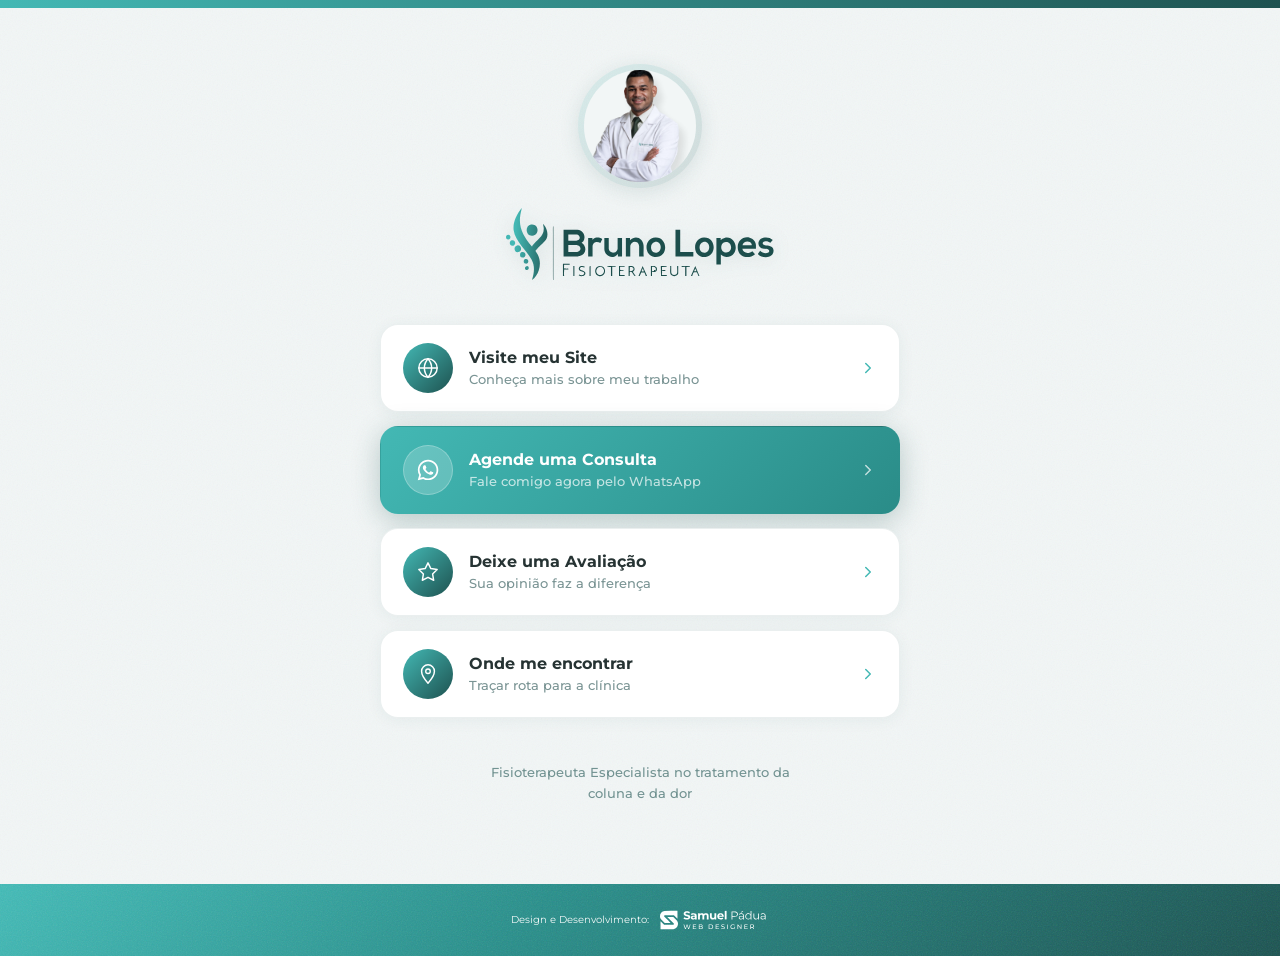
==== commit f95117c2: "feat: ativa o card de avaliação com o link do Google Reviews Último card sem destino da página de li" ====
--- a/links.html
+++ b/links.html
@@ -70,8 +70,7 @@
         </a>
 
         <!-- Deixe uma Avaliação -->
-        <!-- TODO: substituir href pelo link do Google Reviews do Dr. Bruno (https://g.page/r/.../review) e remover aria-disabled -->
-        <a href="#" class="lk-card" aria-disabled="true">
+        <a href="https://search.google.com/local/writereview?placeid=ChIJtZQVi8rg7VMRGshbUOslfqQ" class="lk-card" target="_blank" rel="noopener">
           <span class="lk-icon">
             <svg width="22" height="22" viewBox="0 0 24 24" fill="none" xmlns="http://www.w3.org/2000/svg">
               <path d="M12 2l3.09 6.26L22 9.27l-5 4.87 1.18 6.88L12 17.77l-6.18 3.25L7 14.14 2 9.27l6.91-1.01L12 2z" stroke="white" stroke-width="1.6" stroke-linejoin="round"/>
--- a/style.css
+++ b/style.css
@@ -665,9 +665,11 @@
 @media (max-width: 820px) {
   /* Sem min-height: a foto passa a fluir no documento, então o hero
      acompanha o conteúdo em vez de esticar até a altura da viewport. */
+  /* padding-bottom: 0 para a foto encostar no bloco seguinte — como ela
+     passa a fluir no documento, qualquer respiro aqui vira um vão visível. */
   .hero {
     height: auto;
-    padding-bottom: 24px;
+    padding-bottom: 0;
   }
 
   .hero-inner { padding: 0 32px; }
@@ -1521,7 +1523,7 @@
 }
 
 .faq-item.is-open .faq-answer {
-  max-height: 220px;
+  max-height: 640px;
 }
 
 .faq-answer p {
@@ -1531,6 +1533,23 @@
   font-weight: 400;
   line-height: 1.55;
   color: #295F5D;
+}
+
+.faq-answer p + p {
+  padding-top: 0;
+}
+
+.faq-answer ul {
+  margin: 0;
+  padding: 0 22px 24px 40px;
+  font-size: 15px;
+  font-weight: 400;
+  line-height: 1.55;
+  color: #295F5D;
+}
+
+.faq-answer li {
+  margin-bottom: 4px;
 }
 
 .faq-footer {
@@ -1767,7 +1786,7 @@
 }
 
 .contact-logo {
-  width: min(420px, 100%);
+  width: min(300px, 100%);
   display: block;
 }
 
@@ -1825,7 +1844,7 @@
   }
 
   .contact-logo {
-    width: min(360px, 100%);
+    width: min(260px, 100%);
   }
 
   .contact-map-wrap {
@@ -1934,7 +1953,7 @@
 }
 
 .site-footer-credit-logo {
-  height: 13px;
+  height: 22px;
   width: auto;
   display: block;
 }
@@ -2290,3 +2309,186 @@
     flex-wrap: wrap;
   }
 }
+
+/* ===== VIDEO REVIEW BLOCK ===== */
+.vreview-block {
+  background: var(--gray-bg);
+  padding: 84px 0 88px;
+}
+
+.vreview-inner {
+  max-width: 1240px;
+  margin: 0 auto;
+  padding: 0 48px;
+  display: flex;
+  align-items: center;
+  gap: 64px;
+}
+
+/* aspect-ratio mantém o enquadramento 9:16 do Short sem altura fixa —
+   o mesmo container serve para a thumb e para o iframe que a substitui. */
+.vreview-media {
+  flex: 0 0 268px;
+  aspect-ratio: 9 / 16;
+  position: relative;
+  border-radius: 20px;
+  overflow: hidden;
+  isolation: isolate;
+  box-shadow: 0 18px 48px rgba(30, 82, 80, 0.18);
+}
+
+.vreview-player {
+  width: 100%;
+  height: 100%;
+  padding: 0;
+  border: 0;
+  background: none;
+  cursor: pointer;
+  display: block;
+  position: relative;
+}
+
+.vreview-player img {
+  width: 100%;
+  height: 100%;
+  object-fit: cover;
+  display: block;
+}
+
+/* Discreto por padrão para não competir com o rosto da paciente;
+   ganha presença no hover/foco. */
+.vreview-play {
+  position: absolute;
+  top: 50%;
+  left: 50%;
+  transform: translate(-50%, -50%);
+  width: 52px;
+  height: 52px;
+  border-radius: 50%;
+  background: rgba(30, 82, 80, 0.42);
+  backdrop-filter: blur(2px);
+  border: 1px solid rgba(255, 255, 255, 0.35);
+  display: flex;
+  align-items: center;
+  justify-content: center;
+  padding-left: 3px;
+  opacity: 0.75;
+  transition: transform 0.25s ease, opacity 0.25s ease, background 0.25s ease;
+}
+
+.vreview-play svg {
+  opacity: 0.9;
+}
+
+.vreview-player:hover .vreview-play,
+.vreview-player:focus-visible .vreview-play {
+  opacity: 1;
+  background: rgba(30, 82, 80, 0.62);
+  transform: translate(-50%, -50%) scale(1.06);
+}
+
+.vreview-media iframe {
+  width: 100%;
+  height: 100%;
+  border: 0;
+  display: block;
+}
+
+.vreview-text {
+  flex: 1;
+  display: flex;
+  flex-direction: column;
+  justify-content: center;
+}
+
+.vreview-desc + .vreview-desc {
+  margin-top: -14px;
+}
+
+.vreview-tagline {
+  display: block;
+  font-size: 14px;
+  font-weight: 500;
+  letter-spacing: 0.16em;
+  text-transform: uppercase;
+  color: #255F5D;
+  margin-bottom: 10px;
+}
+
+.vreview-title {
+  font-size: 38px;
+  font-weight: 400;
+  line-height: 1.1;
+  letter-spacing: -0.02em;
+  background: linear-gradient(to right, #43B8B4, #1E5250);
+  -webkit-background-clip: text;
+  -webkit-text-fill-color: transparent;
+  background-clip: text;
+  margin-bottom: 18px;
+}
+
+.vreview-title strong {
+  font-weight: 800;
+}
+
+.vreview-desc {
+  font-size: 15px;
+  font-weight: 400;
+  line-height: 1.7;
+  color: var(--dark);
+  max-width: 500px;
+  margin-bottom: 30px;
+}
+
+/* ===== RESPONSIVE: VIDEO REVIEW BLOCK ===== */
+@media (max-width: 820px) {
+  .vreview-block {
+    padding: 72px 0 76px;
+  }
+
+  .vreview-inner {
+    flex-direction: column;
+    gap: 36px;
+    padding: 0 32px;
+    text-align: center;
+  }
+
+  .vreview-media {
+    flex: none;
+    width: 100%;
+    max-width: 300px;
+  }
+
+  .vreview-title {
+    font-size: 30px;
+  }
+
+  .vreview-desc {
+    font-size: 16px;
+    margin-left: auto;
+    margin-right: auto;
+  }
+}
+
+@media (max-width: 480px) {
+  .vreview-block {
+    padding: 56px 0 60px;
+  }
+
+  .vreview-inner {
+    padding: 0 24px;
+  }
+
+  .vreview-media {
+    max-width: 260px;
+  }
+
+  .vreview-title {
+    font-size: 26px;
+  }
+
+  .vreview-play {
+    width: 44px;
+    height: 44px;
+  }
+}
--- a/links.css
+++ b/links.css
@@ -159,12 +159,6 @@
   box-shadow: 0 8px 32px rgba(30, 82, 80, 0.12);
 }
 
-/* Card sem destino definido — mantém a animação de entrada, mas não responde ao hover */
-.lk-card[aria-disabled="true"] {
-  cursor: default;
-  pointer-events: none;
-}
-
 /* Primary card (Agende) */
 .lk-card--primary {
   background: linear-gradient(135deg, #43B8B4, #2A8C88, #1E5250, #2A8C88, #43B8B4);
